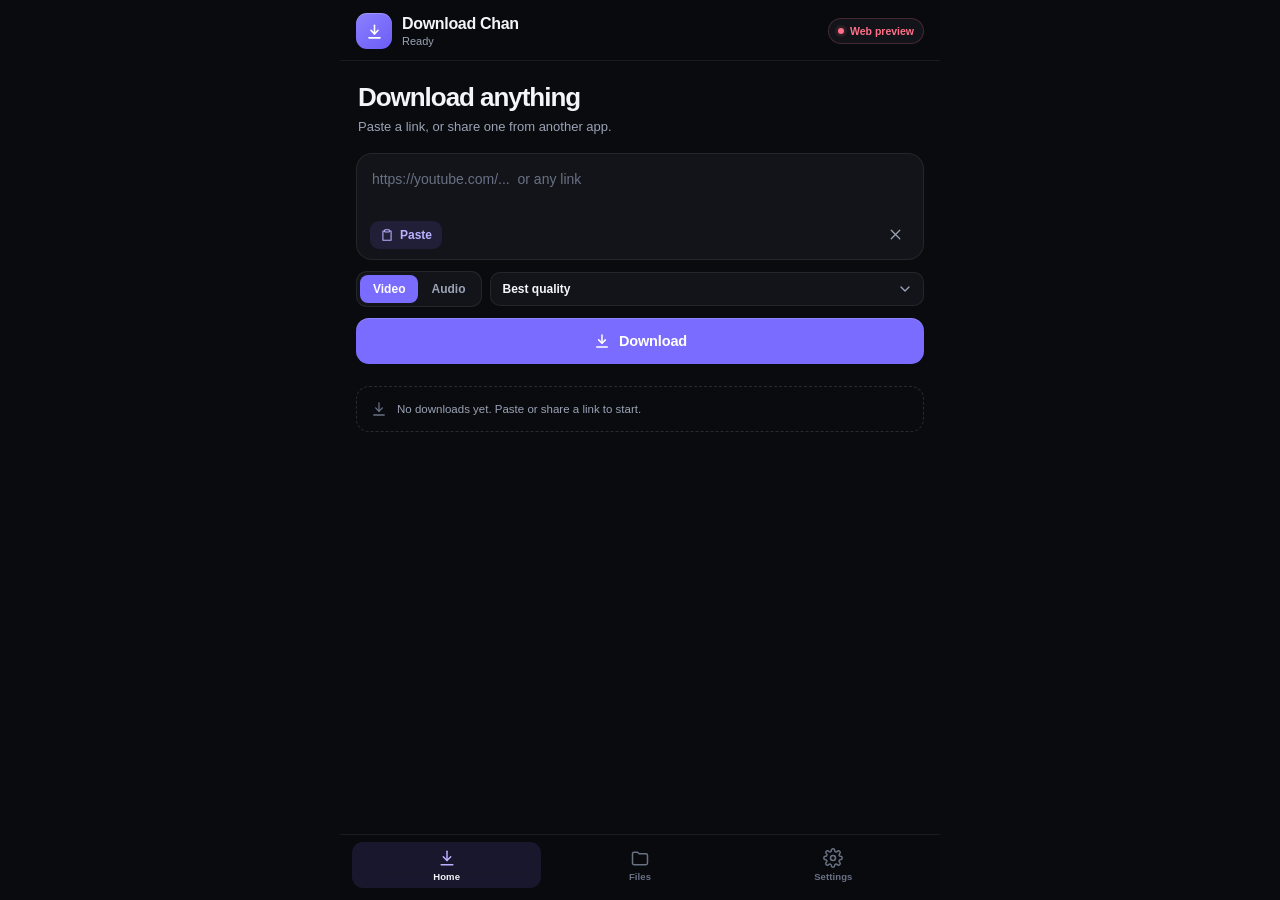
==== project files/downloadchan/www/index.html @ 73b0d841 "v2.1.0: rebuild downloads + clean Details UI - v2.0: clipboard auto-start, public Downloads folder, " ====
<!DOCTYPE html>
<html lang="en">
<head>
  <meta charset="UTF-8" />
  <meta name="viewport" content="width=device-width, initial-scale=1.0, viewport-fit=cover, maximum-scale=1.0, user-scalable=no" />
  <meta name="theme-color" content="#0a0b0f" />
  <meta name="color-scheme" content="dark" />
  <title>Download Chan</title>
  <link rel="stylesheet" href="css/style.css" />
</head>
<body>

<div class="app">
  <header class="topbar">
    <div class="brand">
      <div class="logo">
        <svg viewBox="0 0 24 24" fill="none" stroke="currentColor" stroke-width="2" stroke-linecap="round" stroke-linejoin="round">
          <path d="M12 4v11"/><path d="m7.5 10.5 4.5 4.5 4.5-4.5"/><path d="M5 20h14"/>
        </svg>
      </div>
      <div class="brand-copy">
        <h1>Download Chan</h1>
        <div id="status-line" class="status-line">Ready</div>
      </div>
    </div>
    <button id="engine-pill" class="pill" aria-label="Engine status">
      <span class="dot"></span>
      <span id="engine-text">Starting</span>
    </button>
  </header>

  <main id="views">

    <!-- ================= HOME ================= -->
    <section id="tab-home" class="tab active">
      <div class="home-intro">
        <h2>Download anything</h2>
        <p>Paste a link, or share one from another app.</p>
      </div>

      <div class="input-card">
        <textarea id="url" rows="2" autocomplete="off" autocapitalize="off" spellcheck="false"
          placeholder="https://youtube.com/...  or any link"></textarea>
        <div class="input-tools">
          <button id="paste" class="chip-btn">
            <svg viewBox="0 0 24 24"><rect x="8" y="3" width="8" height="4" rx="1"/><path d="M8 5H5v16h14V5h-3"/></svg>
            Paste
          </button>
          <button id="clear" class="icon-btn small" aria-label="Clear link">
            <svg viewBox="0 0 24 24"><path d="M6 6l12 12M18 6 6 18"/></svg>
          </button>
        </div>
      </div>

      <div class="options-row">
        <div class="seg" id="mode-seg">
          <button class="seg-btn active" data-mode="video">Video</button>
          <button class="seg-btn" data-mode="audio">Audio</button>
        </div>
        <select id="quality" aria-label="Quality">
          <option value="best">Best quality</option>
          <option value="1080">1080p or lower</option>
          <option value="720">720p or lower</option>
          <option value="480">480p or lower</option>
          <option value="360">360p or lower</option>
        </select>
      </div>

      <button id="download" class="primary-btn">
        <svg viewBox="0 0 24 24"><path d="M12 4v11"/><path d="m7.5 10.5 4.5 4.5 4.5-4.5"/><path d="M5 20h14"/></svg>
        Download
      </button>

      <div id="clip-banner" class="notice hidden">
        <div class="notice-icon">
          <svg viewBox="0 0 24 24"><rect x="8" y="3" width="8" height="4" rx="1"/><path d="M8 5H5v16h14V5h-3"/></svg>
        </div>
        <div class="notice-copy">
          <b>Link found in clipboard</b>
          <span id="clip-text">Tap Download to save it.</span>
        </div>
        <button id="clip-download" class="notice-btn">Download</button>
      </div>

      <div id="storage-banner" class="notice warn hidden">
        <div class="notice-icon">
          <svg viewBox="0 0 24 24"><path d="M3 7a2 2 0 0 1 2-2h4l2 2h8a2 2 0 0 1 2 2v9a2 2 0 0 1-2 2H5a2 2 0 0 1-2-2z"/></svg>
        </div>
        <div class="notice-copy">
          <b>Using a private folder</b>
          <span>Allow access to save in Downloads / Download Chan.</span>
        </div>
        <button id="banner-grant" class="notice-btn">Allow</button>
      </div>

      <section id="active-wrap" class="stack hidden">
        <div class="section-head">
          <h3>Active download</h3>
        </div>
        <div id="active" class="list"></div>
      </section>

      <section id="queue-wrap" class="stack hidden">
        <div class="section-head"><h3>Up next</h3><span id="queue-count" class="count"></span></div>
        <div id="queue" class="list"></div>
      </section>

      <section id="recent-wrap" class="stack hidden">
        <div class="section-head"><h3>Recent</h3><button id="see-all" class="text-btn">See all</button></div>
        <div id="recent" class="list"></div>
      </section>

      <div id="home-empty" class="empty-inline">
        <svg viewBox="0 0 24 24"><path d="M12 4v11"/><path d="m7.5 10.5 4.5 4.5 4.5-4.5"/><path d="M5 20h14"/></svg>
        <span>No downloads yet. Paste or share a link to start.</span>
      </div>
    </section>

    <!-- ================= FILES ================= -->
    <section id="tab-files" class="tab">
      <div class="page-head">
        <div>
          <div class="eyebrow">Library</div>
          <h2>Files</h2>
        </div>
        <button id="refresh" class="icon-btn" aria-label="Refresh">
          <svg viewBox="0 0 24 24"><path d="M20 11a8 8 0 1 0-2.3 5.7"/><path d="M20 4v7h-7"/></svg>
        </button>
      </div>

      <div class="folder-card">
        <div class="folder-icon">
          <svg viewBox="0 0 24 24"><path d="M3 7a2 2 0 0 1 2-2h4l2 2h8a2 2 0 0 1 2 2v9a2 2 0 0 1-2 2H5a2 2 0 0 1-2-2z"/></svg>
        </div>
        <div class="folder-copy">
          <div class="folder-title">Download Chan</div>
          <div id="folder-path" class="folder-path">—</div>
        </div>
        <span id="folder-state" class="badge">—</span>
      </div>

      <div id="files" class="list"></div>
      <div id="files-empty" class="empty-state">
        <div class="empty-art">
          <svg viewBox="0 0 24 24"><path d="M3 7a2 2 0 0 1 2-2h4l2 2h8a2 2 0 0 1 2 2v9a2 2 0 0 1-2 2H5a2 2 0 0 1-2-2z"/></svg>
        </div>
        <b>Nothing here yet</b>
        <span>Downloaded videos and audio will appear here.</span>
      </div>
    </section>

    <!-- ================= SETTINGS ================= -->
    <section id="tab-settings" class="tab">
      <div class="page-head">
        <div>
          <div class="eyebrow">Preferences</div>
          <h2>Settings</h2>
        </div>
      </div>

      <div class="settings-group">
        <div class="group-label">Downloads</div>

        <div class="setting-row">
          <div class="setting-copy">
            <div class="setting-title">Clipboard auto-download</div>
            <div class="setting-desc">Start when a copied link is found.</div>
          </div>
          <label class="switch">
            <input type="checkbox" id="auto-clip" checked />
            <span></span>
          </label>
        </div>

        <div class="setting-row">
          <div class="setting-copy">
            <div class="setting-title">Connections</div>
            <div class="setting-desc">Parallel threads for direct links.</div>
          </div>
          <div class="stepper">
            <button type="button" data-step="-1" aria-label="Fewer connections">−</button>
            <input type="number" id="threads" min="1" max="16" value="8" inputmode="numeric" />
            <button type="button" data-step="1" aria-label="More connections">+</button>
          </div>
        </div>

        <div class="setting-row">
          <div class="setting-copy">
            <div class="setting-title">Default format</div>
            <div class="setting-desc">Video keeps picture; audio extracts MP3.</div>
          </div>
          <div class="seg small" id="def-mode-seg">
            <button class="seg-btn active" data-defmode="video">Video</button>
            <button class="seg-btn" data-defmode="audio">Audio</button>
          </div>
        </div>

        <div class="setting-row">
          <div class="setting-copy">
            <div class="setting-title">Default quality</div>
          </div>
          <select id="def-quality">
            <option value="best">Best</option>
            <option value="1080">1080p</option>
            <option value="720">720p</option>
            <option value="480">480p</option>
            <option value="360">360p</option>
          </select>
        </div>
      </div>

      <div class="settings-group">
        <div class="group-label">Save location</div>
        <div class="path-box">
          <div id="folder" class="path-value">—</div>
          <div id="storage-status" class="path-state">Checking…</div>
        </div>
        <button id="grant-storage" class="secondary-btn">Allow Downloads access</button>
        <button id="open-folder" class="ghost-btn">Open folder</button>
      </div>

      <div class="settings-group">
        <div class="group-label">Login cookies</div>
        <p class="group-desc">For private Facebook or Instagram posts, import a <b>cookies.txt</b> exported from your browser.</p>
        <div id="cookie-state" class="cookie-state">No cookies imported</div>
        <button id="pick-cookies" class="secondary-btn">Import cookies.txt</button>
        <button id="clear-cookies" class="ghost-btn">Remove cookies</button>
      </div>

      <div class="settings-group">
        <div class="group-label">Engine</div>
        <div class="setting-row">
          <div class="setting-copy">
            <div class="setting-title">yt-dlp</div>
            <div id="engine-detail" class="setting-desc">Bundled engine · updates fix site changes</div>
          </div>
          <span id="engine-status" class="badge">—</span>
        </div>
        <button id="update-engine" class="secondary-btn">Update engine</button>
      </div>

      <details class="settings-group collapse">
        <summary class="collapse-summary">
          <div class="collapse-copy">
            <div class="group-label">Advanced</div>
            <div class="collapse-desc">Online fallback and resolver</div>
          </div>
          <svg class="chev" viewBox="0 0 24 24"><path d="m6 9 6 6 6-6"/></svg>
        </summary>
        <div class="collapse-body">
          <div class="setting-row">
            <div class="setting-copy">
              <div class="setting-title">Online fallback</div>
              <div class="setting-desc">Try a third-party resolver if the local engine fails. Privacy risk — off by default.</div>
            </div>
            <label class="switch">
              <input type="checkbox" id="remote-on" />
              <span></span>
            </label>
          </div>
          <div id="resolver-wrap" class="resolver-wrap hidden">
            <input id="resolver" class="text-input" type="url" autocomplete="off" autocapitalize="off" spellcheck="false" placeholder="https://gendownload.com" />
          </div>
        </div>
      </details>

      <div class="about">
        <div class="about-row">
          <span>Download Chan <b id="appver">2.1.0</b></span>
          <button id="open-github" class="text-btn">GitHub</button>
        </div>
        <p>Download only content you own or have permission to save. Respect each site's terms and local law.</p>
      </div>
    </section>

  </main>

  <nav class="tabbar">
    <button class="tabbtn active" data-tab="home">
      <svg viewBox="0 0 24 24"><path d="M12 4v11"/><path d="m7.5 10.5 4.5 4.5 4.5-4.5"/><path d="M5 20h14"/></svg>
      <span>Home</span>
    </button>
    <button class="tabbtn" data-tab="files">
      <svg viewBox="0 0 24 24"><path d="M3 7a2 2 0 0 1 2-2h4l2 2h8a2 2 0 0 1 2 2v9a2 2 0 0 1-2 2H5a2 2 0 0 1-2-2z"/></svg>
      <span>Files</span>
    </button>
    <button class="tabbtn" data-tab="settings">
      <svg viewBox="0 0 24 24"><circle cx="12" cy="12" r="3"/><path d="M19.4 15a1.7 1.7 0 0 0 .3 1.9l.1.1a2 2 0 1 1-2.8 2.8l-.1-.1a1.7 1.7 0 0 0-1.9-.3 1.7 1.7 0 0 0-1 1.5V21a2 2 0 1 1-4 0v-.1a1.7 1.7 0 0 0-1.1-1.5 1.7 1.7 0 0 0-1.9.3l-.1.1a2 2 0 1 1-2.8-2.8l.1-.1a1.7 1.7 0 0 0 .3-1.9 1.7 1.7 0 0 0-1.5-1H3a2 2 0 1 1 0-4h.1a1.7 1.7 0 0 0 1.5-1.1 1.7 1.7 0 0 0-.3-1.9l-.1-.1a2 2 0 1 1 2.8-2.8l.1.1a1.7 1.7 0 0 0 1.9.3H9a1.7 1.7 0 0 0 1-1.5V3a2 2 0 1 1 4 0v.1a1.7 1.7 0 0 0 1 1.5 1.7 1.7 0 0 0 1.9-.3l.1-.1a2 2 0 1 1 2.8 2.8l-.1.1a1.7 1.7 0 0 0-.3 1.9V9a1.7 1.7 0 0 0 1.5 1H21a2 2 0 1 1 0 4h-.1a1.7 1.7 0 0 0-1.5 1z"/></svg>
      <span>Settings</span>
    </button>
  </nav>
</div>

<div id="storage-modal" class="modal hidden">
  <div class="modal-card">
    <div class="modal-art">
      <svg viewBox="0 0 24 24"><path d="M3 7a2 2 0 0 1 2-2h4l2 2h8a2 2 0 0 1 2 2v9a2 2 0 0 1-2 2H5a2 2 0 0 1-2-2z"/></svg>
    </div>
    <h3>Save to Downloads?</h3>
    <p>Allow access so downloads go to <b>Downloads / Download Chan</b> and stay after you uninstall the app.</p>
    <button id="modal-allow" class="primary-btn">Allow access</button>
    <button id="modal-skip" class="ghost-btn">Not now</button>
  </div>
</div>

<div id="toast" class="toast"></div>

<script src="js/native.js"></script>
<script src="js/app.js"></script>
</body>
</html>
---- project files/downloadchan/www/css/style.css ----
:root {
  --bg: #0a0b0f;
  --surface: #121419;
  --surface-2: #171a21;
  --surface-3: #1c2029;
  --line: rgba(255, 255, 255, 0.075);
  --line-strong: rgba(255, 255, 255, 0.13);
  --text: #f3f5f9;
  --muted: #9aa3b5;
  --muted-2: #697184;
  --accent: #7a6cff;
  --accent-soft: rgba(122, 108, 255, 0.13);
  --accent-text: #b9b2ff;
  --green: #55d187;
  --green-soft: rgba(85, 209, 135, 0.11);
  --red: #ff7088;
  --red-soft: rgba(255, 112, 136, 0.1);
  --amber: #f5b84b;
  --amber-soft: rgba(245, 184, 75, 0.1);
  --radius: 16px;
  --radius-sm: 11px;
  --nav-h: 66px;
}

* {
  box-sizing: border-box;
  -webkit-tap-highlight-color: transparent;
}

html, body {
  margin: 0;
  padding: 0;
  background: var(--bg);
  color: var(--text);
  font-family: -apple-system, BlinkMacSystemFont, "Segoe UI", Roboto, "Helvetica Neue", Arial, sans-serif;
  overscroll-behavior: none;
}

body {
  min-height: 100vh;
  background: var(--bg);
  -webkit-font-smoothing: antialiased;
}

button, input, select, textarea {
  font: inherit;
  color: inherit;
}

button {
  cursor: pointer;
  border: 0;
  background: none;
}

svg { display: block; }

.hidden { display: none !important; }

.app {
  min-height: 100vh;
  max-width: 600px;
  margin: 0 auto;
  padding-bottom: calc(var(--nav-h) + env(safe-area-inset-bottom) + 22px);
}

/* ---------------- top bar ---------------- */
.topbar {
  position: sticky;
  top: 0;
  z-index: 20;
  display: flex;
  align-items: center;
  justify-content: space-between;
  gap: 12px;
  padding: calc(13px + env(safe-area-inset-top)) 16px 11px;
  background: rgba(10, 11, 15, 0.88);
  border-bottom: 1px solid var(--line);
  backdrop-filter: blur(18px);
  -webkit-backdrop-filter: blur(18px);
}

.brand {
  display: flex;
  align-items: center;
  gap: 10px;
  min-width: 0;
}

.logo {
  width: 36px;
  height: 36px;
  border-radius: 11px;
  display: grid;
  place-items: center;
  color: #fff;
  background: linear-gradient(140deg, #8b80ff, #6c5df5);
  box-shadow: inset 0 1px 0 rgba(255, 255, 255, 0.22);
  flex: 0 0 auto;
}

.logo svg { width: 19px; height: 19px; }

.brand-copy { min-width: 0; }

.brand-copy h1 {
  margin: 0;
  font-size: 16px;
  line-height: 1.15;
  font-weight: 700;
  letter-spacing: -0.02em;
  white-space: nowrap;
  overflow: hidden;
  text-overflow: ellipsis;
}

.status-line {
  margin-top: 1px;
  font-size: 11px;
  color: var(--muted);
  white-space: nowrap;
  overflow: hidden;
  text-overflow: ellipsis;
}

.pill {
  display: inline-flex;
  align-items: center;
  gap: 6px;
  padding: 6px 9px;
  border-radius: 999px;
  border: 1px solid var(--line);
  background: var(--surface);
  color: var(--muted);
  font-size: 10.5px;
  font-weight: 600;
  flex: 0 0 auto;
}

.pill .dot {
  width: 6px;
  height: 6px;
  border-radius: 50%;
  background: var(--amber);
  box-shadow: 0 0 0 3px var(--amber-soft);
}

.pill.ok { color: var(--green); border-color: rgba(85, 209, 135, 0.22); }
.pill.ok .dot { background: var(--green); box-shadow: 0 0 0 3px var(--green-soft); }
.pill.bad { color: var(--red); border-color: rgba(255, 112, 136, 0.22); }
.pill.bad .dot { background: var(--red); box-shadow: 0 0 0 3px var(--red-soft); }

/* ---------------- layout ---------------- */
main { display: block; }

.tab {
  display: none;
  padding: 8px 16px 22px;
}

.tab.active {
  display: block;
  animation: fade-up 0.18s ease;
}

@keyframes fade-up {
  from { opacity: 0; transform: translateY(4px); }
  to { opacity: 1; transform: translateY(0); }
}

/* ---------------- home ---------------- */
.home-intro { padding: 14px 2px 16px; }

.home-intro h2 {
  margin: 0;
  font-size: 26px;
  line-height: 1.12;
  font-weight: 750;
  letter-spacing: -0.04em;
}

.home-intro p {
  margin: 6px 0 0;
  color: var(--muted);
  font-size: 13px;
  line-height: 1.45;
}

.input-card {
  background: var(--surface);
  border: 1px solid var(--line);
  border-radius: var(--radius);
  padding: 13px 13px 9px;
  transition: border-color 0.18s, box-shadow 0.18s;
}

.input-card:focus-within {
  border-color: rgba(122, 108, 255, 0.5);
  box-shadow: 0 0 0 3px var(--accent-soft);
}

.input-card textarea {
  width: 100%;
  resize: none;
  border: 0;
  outline: 0;
  background: transparent;
  color: var(--text);
  font-size: 14px;
  line-height: 1.5;
  min-height: 42px;
  max-height: 110px;
}

.input-card textarea::placeholder { color: var(--muted-2); }

.input-tools {
  display: flex;
  align-items: center;
  justify-content: space-between;
  gap: 10px;
  margin-top: 3px;
}

.chip-btn {
  display: inline-flex;
  align-items: center;
  gap: 6px;
  padding: 7px 10px;
  border-radius: 9px;
  background: var(--accent-soft);
  color: var(--accent-text);
  font-size: 12px;
  font-weight: 700;
}

.chip-btn svg {
  width: 14px;
  height: 14px;
  fill: none;
  stroke: currentColor;
  stroke-width: 1.8;
  stroke-linecap: round;
  stroke-linejoin: round;
}

.icon-btn {
  display: inline-grid;
  place-items: center;
  width: 38px;
  height: 38px;
  border-radius: 10px;
  border: 1px solid var(--line);
  background: var(--surface);
  color: var(--muted);
}

.icon-btn.small { width: 30px; height: 30px; border: 0; background: transparent; }

.icon-btn svg {
  width: 17px;
  height: 17px;
  fill: none;
  stroke: currentColor;
  stroke-width: 1.8;
  stroke-linecap: round;
  stroke-linejoin: round;
}

.options-row {
  display: flex;
  align-items: center;
  gap: 8px;
  margin: 11px 0;
}

.seg {
  display: inline-flex;
  padding: 3px;
  border-radius: 11px;
  background: var(--surface);
  border: 1px solid var(--line);
  flex: 0 0 auto;
}

.seg-btn {
  padding: 7px 13px;
  border-radius: 8px;
  font-size: 12px;
  font-weight: 650;
  color: var(--muted);
  transition: background 0.15s, color 0.15s;
}

.seg-btn.active {
  background: var(--accent);
  color: #fff;
}

.seg.small .seg-btn { padding: 6px 10px; font-size: 11px; }

select {
  appearance: none;
  -webkit-appearance: none;
  border: 1px solid var(--line);
  background: var(--surface) url("data:image/svg+xml,%3Csvg xmlns='http://www.w3.org/2000/svg' width='16' height='16' viewBox='0 0 24 24' fill='none' stroke='%239aa3b5' stroke-width='2' stroke-linecap='round' stroke-linejoin='round'%3E%3Cpath d='m6 9 6 6 6-6'/%3E%3C/svg%3E") no-repeat right 10px center;
  border-radius: 10px;
  padding: 9px 32px 9px 11px;
  font-size: 12px;
  font-weight: 600;
  color: var(--text);
  flex: 1 1 auto;
  min-width: 0;
}

.primary-btn {
  width: 100%;
  display: flex;
  align-items: center;
  justify-content: center;
  gap: 8px;
  padding: 14px;
  border-radius: 13px;
  background: var(--accent);
  color: #fff;
  font-size: 14.5px;
  font-weight: 700;
  letter-spacing: -0.01em;
  box-shadow: inset 0 1px 0 rgba(255, 255, 255, 0.16);
  transition: transform 0.12s, filter 0.12s;
}

.primary-btn:active { transform: scale(0.99); filter: brightness(0.93); }
.primary-btn svg {
  width: 18px;
  height: 18px;
  fill: none;
  stroke: currentColor;
  stroke-width: 2;
  stroke-linecap: round;
  stroke-linejoin: round;
}
.primary-btn[disabled] { opacity: 0.55; pointer-events: none; }

/* ---------------- notices ---------------- */
.notice {
  display: flex;
  align-items: center;
  gap: 10px;
  margin-top: 11px;
  padding: 10px 10px 10px 11px;
  border-radius: 13px;
  background: var(--surface);
  border: 1px solid var(--line);
}

.notice.warn { border-color: rgba(245, 184, 75, 0.2); background: var(--amber-soft); }

.notice-icon {
  width: 31px;
  height: 31px;
  border-radius: 9px;
  display: grid;
  place-items: center;
  background: var(--accent-soft);
  color: var(--accent-text);
  flex: 0 0 auto;
}

.notice.warn .notice-icon { background: rgba(245, 184, 75, 0.12); color: var(--amber); }

.notice-icon svg {
  width: 16px;
  height: 16px;
  fill: none;
  stroke: currentColor;
  stroke-width: 1.8;
  stroke-linecap: round;
  stroke-linejoin: round;
}

.notice-copy { min-width: 0; flex: 1 1 auto; }
.notice-copy b { display: block; font-size: 12px; font-weight: 650; }
.notice-copy span { display: block; margin-top: 2px; color: var(--muted); font-size: 11px; line-height: 1.35; }

.notice-btn {
  flex: 0 0 auto;
  padding: 7px 10px;
  border-radius: 9px;
  background: var(--surface-2);
  border: 1px solid var(--line);
  font-size: 11.5px;
  font-weight: 700;
  color: var(--text);
}

/* ---------------- sections / downloads ---------------- */
.stack { margin-top: 22px; }

.section-head {
  display: flex;
  align-items: center;
  justify-content: space-between;
  gap: 10px;
  margin-bottom: 8px;
}

.section-head h3 {
  margin: 0;
  font-size: 10.5px;
  font-weight: 750;
  letter-spacing: 0.11em;
  color: var(--muted-2);
  text-transform: uppercase;
}

.text-btn {
  padding: 3px 0;
  font-size: 11.5px;
  font-weight: 650;
  color: var(--accent-text);
}

.count { font-size: 10.5px; font-weight: 600; color: var(--muted-2); }
.list { display: flex; flex-direction: column; gap: 9px; }

.job-card {
  background: var(--surface);
  border: 1px solid var(--line);
  border-radius: var(--radius);
  padding: 13px 14px;
}

.job-top {
  display: flex;
  align-items: center;
  gap: 10px;
}

.job-icon {
  width: 38px;
  height: 38px;
  border-radius: 10px;
  display: grid;
  place-items: center;
  background: var(--accent-soft);
  color: var(--accent-text);
  flex: 0 0 auto;
  font-size: 9px;
  font-weight: 800;
  letter-spacing: 0.02em;
}

.job-icon.audio { background: rgba(85, 209, 135, 0.1); color: var(--green); }
.job-icon.done { background: var(--green-soft); color: var(--green); }
.job-icon.err { background: var(--red-soft); color: var(--red); }

.job-main { flex: 1 1 auto; min-width: 0; }

.job-title {
  font-size: 13px;
  font-weight: 650;
  line-height: 1.3;
  overflow: hidden;
  text-overflow: ellipsis;
  white-space: nowrap;
}

.job-sub {
  margin-top: 2px;
  font-size: 11px;
  color: var(--muted);
  overflow: hidden;
  text-overflow: ellipsis;
  white-space: nowrap;
}

.job-state {
  flex: 0 0 auto;
  display: flex;
  flex-direction: column;
  align-items: flex-end;
  gap: 1px;
  min-width: 42px;
}

.job-state .pct { font-size: 13px; font-weight: 750; line-height: 1.1; }
.job-state .state-label {
  font-size: 9px;
  font-weight: 750;
  letter-spacing: 0.07em;
  text-transform: uppercase;
  color: var(--muted-2);
}
.job-state .state-label.done { color: var(--green); }
.job-state .state-label.failed { color: var(--red); }

.bar {
  height: 5px;
  border-radius: 999px;
  background: rgba(255, 255, 255, 0.07);
  overflow: hidden;
  margin-top: 11px;
}

.bar i {
  display: block;
  height: 100%;
  border-radius: inherit;
  background: linear-gradient(90deg, var(--accent), #9a8bff);
  transition: width 0.25s ease;
}

.bar.indet i {
  width: 36% !important;
  animation: slide 1.15s ease-in-out infinite;
}

@keyframes slide {
  0% { transform: translateX(-110%); }
  100% { transform: translateX(300%); }
}

.job-meta {
  display: flex;
  flex-wrap: wrap;
  align-items: center;
  gap: 4px 10px;
  margin-top: 7px;
  font-size: 10.5px;
  color: var(--muted-2);
  min-height: 13px;
}

.job-actions {
  display: flex;
  gap: 7px;
  margin-top: 11px;
}

.mini-btn {
  display: inline-flex;
  align-items: center;
  justify-content: center;
  gap: 5px;
  padding: 7px 11px;
  border-radius: 9px;
  background: var(--surface-2);
  border: 1px solid var(--line);
  color: var(--text);
  font-size: 11.5px;
  font-weight: 650;
}

.mini-btn.ghost { background: transparent; color: var(--muted); }
.mini-btn.danger { color: var(--red); border-color: rgba(255, 112, 136, 0.2); background: var(--red-soft); }

.job-error {
  margin-top: 9px;
  padding: 9px 10px;
  border-radius: 10px;
  background: var(--red-soft);
  border: 1px solid rgba(255, 112, 136, 0.14);
  color: #ffc0cb;
  font-size: 11px;
  line-height: 1.4;
  display: -webkit-box;
  -webkit-line-clamp: 2;
  -webkit-box-orient: vertical;
  overflow: hidden;
  word-break: break-word;
}

details.details {
  margin-top: 8px;
  border-top: 1px solid var(--line);
  padding-top: 7px;
}

details.details > summary {
  display: flex;
  align-items: center;
  justify-content: space-between;
  padding: 3px 0;
  color: var(--muted);
  font-size: 11px;
  font-weight: 650;
  cursor: pointer;
  list-style: none;
}

details.details > summary::-webkit-details-marker { display: none; }

.details .chev { width: 15px; height: 15px; fill: none; stroke: currentColor; stroke-width: 2; stroke-linecap: round; stroke-linejoin: round; transition: transform 0.16s; }
details[open] .chev { transform: rotate(180deg); }

.details-body {
  margin-top: 7px;
  padding: 10px;
  border-radius: 11px;
  background: var(--surface-2);
  border: 1px solid var(--line);
}

.detail-grid { display: flex; flex-direction: column; gap: 7px; }

.detail-row {
  display: grid;
  grid-template-columns: 74px minmax(0, 1fr);
  gap: 10px;
  font-size: 10.5px;
  line-height: 1.4;
}

.detail-row > span:first-child { color: var(--muted-2); }
.detail-row > span:last-child { color: var(--text); word-break: break-word; }

.detail-error {
  margin-top: 9px;
  padding: 9px;
  border-radius: 9px;
  background: var(--red-soft);
  color: #ffc0cb;
  font-size: 10.5px;
  line-height: 1.45;
  white-space: pre-wrap;
  word-break: break-word;
}

.detail-actions { display: flex; gap: 7px; margin-top: 9px; }

.queue-card {
  display: flex;
  align-items: center;
  gap: 9px;
  padding: 10px 12px;
  border-radius: 13px;
  background: var(--surface);
  border: 1px solid var(--line);
}

.queue-card .job-icon { width: 30px; height: 30px; border-radius: 8px; font-size: 8px; }
.queue-card .job-main { flex: 1 1 auto; }
.queue-card .job-title { font-size: 12px; }

/* ---------------- files ---------------- */
.page-head {
  display: flex;
  align-items: flex-end;
  justify-content: space-between;
  gap: 12px;
  padding: 14px 2px 16px;
}

.eyebrow {
  font-size: 10px;
  font-weight: 750;
  letter-spacing: 0.12em;
  color: var(--accent-text);
  text-transform: uppercase;
}

.page-head h2 {
  margin: 5px 0 0;
  font-size: 28px;
  line-height: 1;
  letter-spacing: -0.04em;
  font-weight: 750;
}

.folder-card {
  display: flex;
  align-items: center;
  gap: 10px;
  padding: 11px 12px;
  border-radius: 14px;
  background: var(--surface);
  border: 1px solid var(--line);
  margin-bottom: 14px;
}

.folder-icon {
  width: 36px;
  height: 36px;
  border-radius: 10px;
  display: grid;
  place-items: center;
  background: var(--accent-soft);
  color: var(--accent-text);
  flex: 0 0 auto;
}

.folder-icon svg {
  width: 18px;
  height: 18px;
  fill: none;
  stroke: currentColor;
  stroke-width: 1.7;
  stroke-linecap: round;
  stroke-linejoin: round;
}

.folder-copy { min-width: 0; flex: 1 1 auto; }
.folder-title { font-size: 12.5px; font-weight: 650; }
.folder-path { margin-top: 2px; font-size: 10.5px; color: var(--muted); overflow: hidden; text-overflow: ellipsis; white-space: nowrap; }

.badge {
  flex: 0 0 auto;
  padding: 4px 7px;
  border-radius: 7px;
  background: var(--surface-2);
  border: 1px solid var(--line);
  color: var(--muted);
  font-size: 9px;
  font-weight: 750;
  letter-spacing: 0.03em;
}

.badge.ok { color: var(--green); border-color: rgba(85, 209, 135, 0.2); background: var(--green-soft); }
.badge.warn { color: var(--amber); border-color: rgba(245, 184, 75, 0.2); background: var(--amber-soft); }

.file-item {
  background: var(--surface);
  border: 1px solid var(--line);
  border-radius: 14px;
  overflow: hidden;
}

.file-row {
  display: flex;
  align-items: center;
  gap: 10px;
  padding: 10px 11px;
}

.file-ext {
  width: 38px;
  height: 38px;
  border-radius: 10px;
  display: grid;
  place-items: center;
  background: var(--surface-2);
  color: var(--muted);
  font-size: 8.5px;
  font-weight: 800;
  letter-spacing: 0.02em;
  flex: 0 0 auto;
}

.file-ext.vid { background: var(--accent-soft); color: var(--accent-text); }
.file-ext.aud { background: var(--green-soft); color: var(--green); }

.file-main { flex: 1 1 auto; min-width: 0; }
.file-name { font-size: 12.5px; font-weight: 650; line-height: 1.3; overflow: hidden; text-overflow: ellipsis; white-space: nowrap; }
.file-sub { margin-top: 2px; font-size: 10.5px; color: var(--muted-2); }

.file-actions { display: flex; gap: 1px; flex: 0 0 auto; }
.file-actions .icon-btn { width: 31px; height: 31px; border: 0; background: transparent; }
.file-actions .icon-btn svg { width: 16px; height: 16px; }
.file-actions .icon-btn.filetoggle svg { transition: transform 0.16s; }
.file-item.open .file-actions .filetoggle svg { transform: rotate(180deg); }

.file-details {
  border-top: 1px solid var(--line);
  padding: 10px 11px 11px;
  background: var(--surface-2);
}

/* ---------------- settings ---------------- */
.settings-group {
  padding: 14px 15px;
  border-radius: var(--radius);
  background: var(--surface);
  border: 1px solid var(--line);
  margin-bottom: 11px;
}

.group-label {
  font-size: 10px;
  font-weight: 750;
  letter-spacing: 0.12em;
  color: var(--muted-2);
  text-transform: uppercase;
  margin-bottom: 11px;
}

.group-desc {
  margin: -2px 0 11px;
  color: var(--muted);
  font-size: 11.5px;
  line-height: 1.45;
}

.setting-row {
  display: flex;
  align-items: center;
  justify-content: space-between;
  gap: 13px;
  padding: 10px 0;
  border-top: 1px solid var(--line);
}

.setting-row:first-of-type { border-top: 0; padding-top: 0; }
.setting-row:last-child { padding-bottom: 0; }
.setting-copy { min-width: 0; flex: 1 1 auto; }
.setting-title { font-size: 12.5px; font-weight: 650; }
.setting-desc { margin-top: 2px; font-size: 10.5px; color: var(--muted); line-height: 1.4; }

.switch { position: relative; width: 43px; height: 25px; flex: 0 0 auto; }
.switch input { position: absolute; opacity: 0; width: 0; height: 0; }
.switch span {
  position: absolute;
  inset: 0;
  border-radius: 999px;
  background: rgba(255, 255, 255, 0.12);
  transition: background 0.18s;
}
.switch span::after {
  content: "";
  position: absolute;
  top: 3px;
  left: 3px;
  width: 19px;
  height: 19px;
  border-radius: 50%;
  background: #cfd4e6;
  transition: transform 0.18s, background 0.18s;
  box-shadow: 0 1px 3px rgba(0, 0, 0, 0.3);
}
.switch input:checked + span { background: var(--accent); }
.switch input:checked + span::after { transform: translateX(18px); background: #fff; }

.stepper {
  display: flex;
  align-items: center;
  border-radius: 10px;
  border: 1px solid var(--line);
  background: var(--surface-2);
  overflow: hidden;
  flex: 0 0 auto;
}

.stepper button {
  width: 31px;
  height: 31px;
  font-size: 17px;
  color: var(--muted);
  display: grid;
  place-items: center;
}

.stepper input {
  width: 34px;
  height: 31px;
  border: 0;
  outline: 0;
  background: transparent;
  text-align: center;
  font-size: 12px;
  font-weight: 750;
  -moz-appearance: textfield;
}
.stepper input::-webkit-outer-spin-button,
.stepper input::-webkit-inner-spin-button { -webkit-appearance: none; margin: 0; }

.path-box {
  padding: 10px 11px;
  border-radius: 11px;
  background: var(--surface-2);
  border: 1px solid var(--line);
  margin-bottom: 9px;
}
.path-value { font-size: 11px; font-weight: 600; color: var(--text); word-break: break-all; }
.path-state { margin-top: 2px; font-size: 10px; color: var(--muted); }
.path-state.ok { color: var(--green); }
.path-state.warn { color: var(--amber); }

.secondary-btn {
  width: 100%;
  padding: 11px;
  border-radius: 11px;
  background: var(--accent-soft);
  border: 1px solid rgba(122, 108, 255, 0.22);
  color: var(--accent-text);
  font-size: 12px;
  font-weight: 700;
  margin-top: 7px;
}

.ghost-btn {
  width: 100%;
  padding: 10px;
  border-radius: 11px;
  background: transparent;
  border: 1px solid var(--line);
  color: var(--muted);
  font-size: 11.5px;
  font-weight: 650;
  margin-top: 7px;
}

.cookie-state {
  padding: 9px 11px;
  border-radius: 10px;
  background: var(--surface-2);
  border: 1px solid var(--line);
  color: var(--muted);
  font-size: 11px;
}
.cookie-state.ok { color: var(--green); border-color: rgba(85, 209, 135, 0.18); }

.resolver-wrap { margin-top: 10px; }
.text-input {
  width: 100%;
  padding: 10px 11px;
  border-radius: 10px;
  border: 1px solid var(--line);
  background: var(--surface-2);
  outline: 0;
  font-size: 11.5px;
}
.text-input:focus { border-color: rgba(122, 108, 255, 0.45); }

details.collapse {
  padding: 0;
  overflow: hidden;
}

details.collapse > summary {
  display: flex;
  align-items: center;
  justify-content: space-between;
  gap: 12px;
  padding: 14px 15px;
  cursor: pointer;
  list-style: none;
}

details.collapse > summary::-webkit-details-marker { display: none; }

.collapse-copy { min-width: 0; }
.collapse-copy .group-label { margin-bottom: 2px; }
.collapse-desc { font-size: 10.5px; color: var(--muted); }
.collapse-summary .chev { width: 17px; height: 17px; fill: none; stroke: var(--muted); stroke-width: 2; stroke-linecap: round; stroke-linejoin: round; transition: transform 0.16s; }
details[open] > .collapse-summary .chev { transform: rotate(180deg); }
.collapse-body { padding: 0 15px 14px; }

.about { padding: 4px 3px 12px; }
.about-row { display: flex; align-items: center; justify-content: space-between; font-size: 11.5px; color: var(--muted); }
.about-row b { color: var(--text); font-weight: 700; }
.about p { margin: 7px 0 0; font-size: 10px; line-height: 1.5; color: var(--muted-2); }

/* ---------------- empty states ---------------- */
.empty-inline {
  display: flex;
  align-items: center;
  gap: 9px;
  margin-top: 22px;
  padding: 13px;
  border: 1px dashed var(--line-strong);
  border-radius: 13px;
  color: var(--muted);
  font-size: 11.5px;
  line-height: 1.4;
}

.empty-inline svg {
  width: 18px;
  height: 18px;
  flex: 0 0 auto;
  fill: none;
  stroke: var(--muted-2);
  stroke-width: 1.7;
  stroke-linecap: round;
  stroke-linejoin: round;
}

.empty-state {
  display: flex;
  flex-direction: column;
  align-items: center;
  gap: 5px;
  padding: 36px 20px;
  text-align: center;
  color: var(--muted);
}

.empty-art {
  width: 46px;
  height: 46px;
  border-radius: 14px;
  display: grid;
  place-items: center;
  background: var(--surface);
  border: 1px solid var(--line);
  margin-bottom: 4px;
}

.empty-art svg {
  width: 21px;
  height: 21px;
  fill: none;
  stroke: var(--muted-2);
  stroke-width: 1.6;
  stroke-linecap: round;
  stroke-linejoin: round;
}

.empty-state b { color: var(--text); font-size: 13px; font-weight: 650; }
.empty-state span { font-size: 11.5px; line-height: 1.45; max-width: 240px; }

/* ---------------- bottom nav ---------------- */
.tabbar {
  position: fixed;
  left: 50%;
  bottom: 0;
  transform: translateX(-50%);
  z-index: 30;
  width: 100%;
  max-width: 600px;
  height: calc(var(--nav-h) + env(safe-area-inset-bottom));
  display: flex;
  align-items: flex-start;
  gap: 4px;
  padding: 7px 12px calc(7px + env(safe-area-inset-bottom));
  background: rgba(10, 11, 15, 0.92);
  border-top: 1px solid var(--line);
  backdrop-filter: blur(20px);
  -webkit-backdrop-filter: blur(20px);
}

.tabbtn {
  flex: 1 1 0;
  height: 46px;
  display: flex;
  flex-direction: column;
  align-items: center;
  justify-content: center;
  gap: 3px;
  border-radius: 11px;
  color: var(--muted-2);
  font-size: 9.5px;
  font-weight: 700;
  letter-spacing: 0.01em;
  transition: color 0.15s, background 0.15s;
}

.tabbtn svg {
  width: 20px;
  height: 20px;
  fill: none;
  stroke: currentColor;
  stroke-width: 1.8;
  stroke-linecap: round;
  stroke-linejoin: round;
}

.tabbtn.active { color: var(--text); background: var(--accent-soft); }
.tabbtn.active svg { color: var(--accent-text); }

/* ---------------- modal ---------------- */
.modal {
  position: fixed;
  inset: 0;
  z-index: 60;
  display: grid;
  place-items: end center;
  padding: 16px 16px calc(16px + env(safe-area-inset-bottom));
  background: rgba(3, 4, 7, 0.62);
  backdrop-filter: blur(5px);
  -webkit-backdrop-filter: blur(5px);
}

.modal-card {
  width: min(100%, 430px);
  padding: 20px 18px 14px;
  border-radius: 22px;
  background: var(--surface);
  border: 1px solid var(--line-strong);
  box-shadow: 0 24px 70px rgba(0, 0, 0, 0.55);
  animation: rise 0.24s cubic-bezier(0.22, 1, 0.36, 1);
}

@keyframes rise {
  from { opacity: 0; transform: translateY(20px); }
  to { opacity: 1; transform: translateY(0); }
}

.modal-art {
  width: 44px;
  height: 44px;
  border-radius: 13px;
  display: grid;
  place-items: center;
  background: var(--accent-soft);
  color: var(--accent-text);
  margin-bottom: 12px;
}

.modal-art svg {
  width: 21px;
  height: 21px;
  fill: none;
  stroke: currentColor;
  stroke-width: 1.7;
  stroke-linecap: round;
  stroke-linejoin: round;
}

.modal-card h3 { margin: 0 0 6px; font-size: 19px; letter-spacing: -0.03em; font-weight: 700; }
.modal-card p { margin: 0 0 16px; color: var(--muted); font-size: 12.5px; line-height: 1.5; }
.modal-card .primary-btn { margin-bottom: 6px; }

/* ---------------- toast ---------------- */
.toast {
  position: fixed;
  left: 50%;
  bottom: calc(var(--nav-h) + 22px + env(safe-area-inset-bottom));
  transform: translate(-50%, 10px);
  z-index: 70;
  max-width: min(calc(100% - 40px), 420px);
  padding: 10px 14px;
  border-radius: 11px;
  background: rgba(28, 32, 41, 0.97);
  border: 1px solid var(--line-strong);
  box-shadow: 0 14px 36px rgba(0, 0, 0, 0.45);
  color: var(--text);
  font-size: 12px;
  font-weight: 600;
  text-align: center;
  opacity: 0;
  pointer-events: none;
  transition: opacity 0.18s, transform 0.18s;
  backdrop-filter: blur(14px);
}

.toast.show { opacity: 1; transform: translate(-50%, 0); }

@media (max-width: 380px) {
  .home-intro h2 { font-size: 24px; }
  .tab { padding-left: 13px; padding-right: 13px; }
  .topbar { padding-left: 13px; padding-right: 13px; }
  .seg-btn { padding: 7px 10px; }
  .setting-row { gap: 9px; }
  .stepper button { width: 29px; }
  .job-state { min-width: 36px; }
}
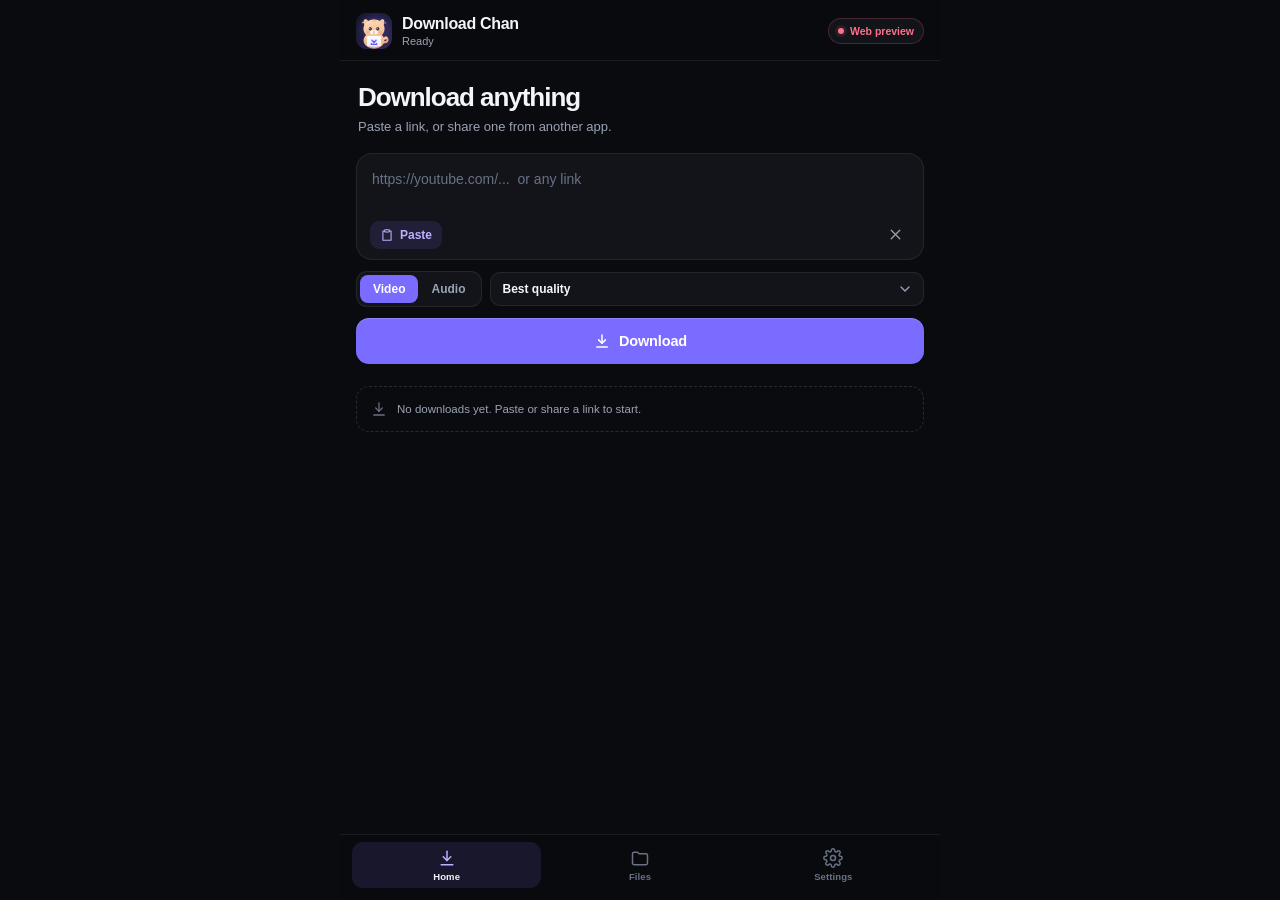
==== commit 9b5a50c5: "v2.1.1: chubby cat mascot logo + splash" ====
--- a/project files/downloadchan/www/index.html
+++ b/project files/downloadchan/www/index.html
@@ -14,9 +14,7 @@
   <header class="topbar">
     <div class="brand">
       <div class="logo">
-        <svg viewBox="0 0 24 24" fill="none" stroke="currentColor" stroke-width="2" stroke-linecap="round" stroke-linejoin="round">
-          <path d="M12 4v11"/><path d="m7.5 10.5 4.5 4.5 4.5-4.5"/><path d="M5 20h14"/>
-        </svg>
+        <img src="img/logo.png" alt="" width="36" height="36" />
       </div>
       <div class="brand-copy">
         <h1>Download Chan</h1>
@@ -266,7 +264,7 @@
 
       <div class="about">
         <div class="about-row">
-          <span>Download Chan <b id="appver">2.1.0</b></span>
+          <span>Download Chan <b id="appver">2.1.1</b></span>
           <button id="open-github" class="text-btn">GitHub</button>
         </div>
         <p>Download only content you own or have permission to save. Respect each site's terms and local law.</p>
--- a/project files/downloadchan/www/css/style.css
+++ b/project files/downloadchan/www/css/style.css
@@ -91,15 +91,18 @@
   width: 36px;
   height: 36px;
   border-radius: 11px;
-  display: grid;
-  place-items: center;
-  color: #fff;
-  background: linear-gradient(140deg, #8b80ff, #6c5df5);
-  box-shadow: inset 0 1px 0 rgba(255, 255, 255, 0.22);
+  overflow: hidden;
+  background: #14152a;
+  box-shadow: inset 0 0 0 1px rgba(255, 255, 255, 0.08);
   flex: 0 0 auto;
 }
 
-.logo svg { width: 19px; height: 19px; }
+.logo img {
+  display: block;
+  width: 100%;
+  height: 100%;
+  object-fit: cover;
+}
 
 .brand-copy { min-width: 0; }
 
